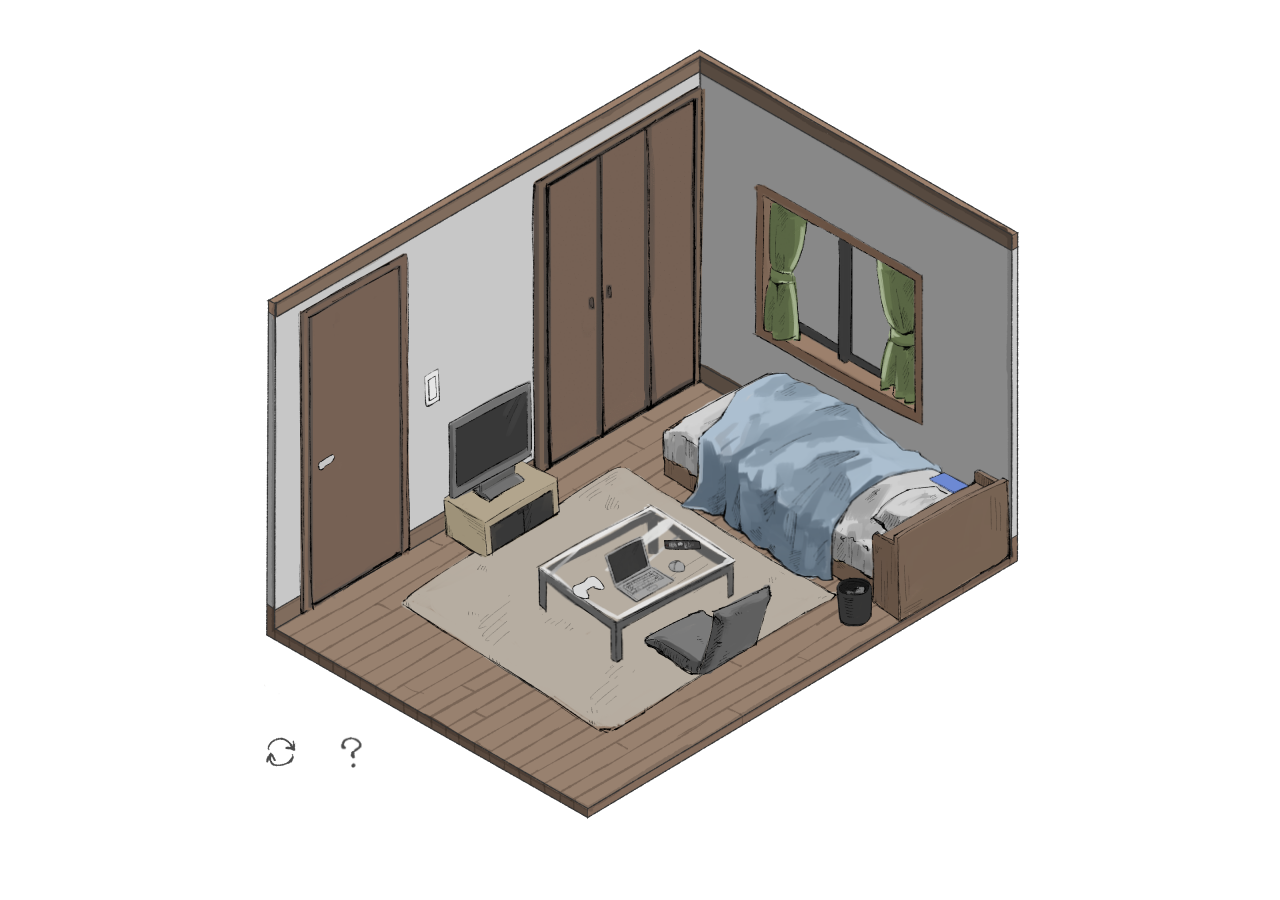
==== demo.html @ bb04e4aa "Add files via upload" ====
<!DOCTYPE html>
<html lang="ja">

<head>
    <meta charset="UTF-8">
    <meta name="viewport" content="target-densitydpi=device-dpi, width=device-width; initial-scale=1.0; maximum-scale=1.0; user-scalable=0;">
    <link rel="stylesheet" href="style.css">
    <script src="jquery-3.5.1.min.js"></script>
	  <script src="script/script_demo.js"></script>
    <script src="script/move.js"></script>
    <script src="script/click.js"></script>
    <script src="script/reload.js"></script>

    <script src="script/walk.js"></script>
    <script src="script/sleep.js"></script>
    <script src="script/pc.js"></script>
    <script src="script/read.js"></script>
    <script src="script/game.js"></script>
    <script src="script/sumaho.js"></script>

    <script src="script/haikei.js"></script>
    <script src="script/clock.js"></script>
    <script src="script/demo.js"></script>

    <script src="https://kit.fontawesome.com/02a63194c3.js" crossorigin="anonymous"></script>

    <title>Peep</title>
</head>

<body>

  <main>

   <div id="container">
     <div id="hoge"></div><!--背景のサイズの管理-->


     <div id="ie"></div>
     <div id="zimen"></div>
     <div id="grid"></div>
     <div id="rain"></div>

     <div id="image">


       <!--背景-->
       <img src="images/zoomin.png" id="zoomin" class="zoom" alt="zoomin">
       <img src="images/zoomout.png" id="zoomout" class="zoom" alt="zoomout">
       <img src="images/title.png" id="title" alt="Peep">
       <img src="images/sun.png" id="sun" class="sora">
       <img src="" id="moon" class="sora">
       <img src="images/reload.png" id="reload" class="hover" alt="reload"><!--リロードボタン。後で消したい-->
       <img src="images/help.png" id="help_btn" class="hover" alt="help">
       <img src="images/bg.png" id="house" class="dark">
       <div id="play"></div>

       <div id="clock">
         <div id="c_1"></div>
         <div id="c_2"></div>
         <img id="colon" src="images/tokei/colon.png">
         <div id="c_3"></div>
         <div id="c_4"></div>
       </div>

       <!--家具（奥）-->
       <img class="window" id="win" src="">
       <img class="window" id="win_rain" src="">
       <img class="window dark" src="images/window_f.png">
       <img class="window dark hover" id="curtain" src="images/curtain.png">

       <img src="images/closet.png" class="closet dark hover">
       <img src="images/swicth.png" id="switch" class="dark hover">
       <img src="images/bed.png" id="bed" class="dark">
       <img src="images/futon.png" id="futon" class="dark">
       <img src="images/book.png" id="book" class="dark">
       <img src="images/seat.png" id="seat" class="dark seat">

       <a href="girl/girl.html"><image src="images/door.png" id="door" class="dark hover"></a>

       <img src="images/t_off.png" class="tv dark hover">
       <div id="t_monitor"><img src="images/t_off.png" class="tv dark hover"></div>
       <img src="images/tv_f.png" class="tv dark hover">

       <img src="images/table.png" class="dark temae" id="table">
       <img src="images/game.png" id="game_rimokon" class="dark temae">
       <img src="images/rimokon.png" id="rimokon" class="dark temae hover">
       <div id="p_monitor"><img class="temae pc dark hover" id="pc" src="images/p_off.png"></div>
       <img class="temae pc dark hover" src="images/pc.png">
       <div id="mouse_d"><img class="temae dark" id="mouse" src="images/mouse.png"></div>

       <!--男の子-->
       <div id="chara"></div>

       <!--家具（手前）-->
       <img class="temae dark seat" id="back" src="images/back.png"><!--背もたれ-->

    </div>

    <div id="container2">
    <div id="help">
      <img src="images/help_bg.png" id="h_bg">
      <img src="images/title.png" id="h_title">
      <div>
      <p id="toha">とは…</p>
      <p>
        暇な時にぼーっと眺めるサイト。<br>
        少しでも誰かの癒しになれば幸いです。
      </p>
      <p>でも</p>
      <p>
        ただ眺めるだけじゃありません。<br>
        色々なところをクリック（タップ）してみてください。
      </p>
      <p>ちょっとだけ彼の生活にいたずらできるかもしれません。</p>
      </div>
      <img src="images/try.png" id="h_hover">

    </div>
  </div>
  </div>
</main>

</body>

</html>
---- style.css ----
@font-face {
  font-family: "HuiFont";
  src: url("font/HuiFont29.eot?") format('eot'),
       url("font/HuiFont29.woff") format('woff');
}

*{
  margin: 0;
  padding: 0;
  list-style: none;
  text-decoration: none;
  outline: none;
  pointer-events: none;
  cursor: url(images/cursor.png)6 6,auto;
  font-family: "HuiFont";
}

.hover{
  text-align: center;
  cursor: url(images/hover.png)13 13,auto;
}

body　div{
  pointer-events: auto;
}

#container{
  width: 100%;
  max-width: 1280px;
  min-width: 512px;
  margin: 0 auto;
  font-family: -apple-system, BlinkMacSystemFont, 'Helvetica Neue', 'Segoe UI', 'Hiragino Kaku Gothic ProN', 'Yu Gothic', sans-serif;
}

/*//////初期設定////*/
#image{
  position: relative;
  margin: 0 auto;
  width: 93vh;
  height: 93vh;
}

img{
  margin-top:2rem;
  position: absolute;
}

#hoge{
  position: absolute;
  top: 0px;
  left: 0px;
  width: 100vw;
  height: 100vh;
}

@media only screen and (max-width: 960px) {
  #image{
    height: 800px;
    width: 800px;
  }
}

@media only screen and (max-height: 900px) {
  #image{
    height: 800px;
    width: 800px;
  }

  body{
    padding-bottom: 4rem;
  }
}

/*///////背景//////*/
#house{
  width: 100%;
}

#ie{
  position: absolute;
  background-image: url(images/ie.png);
  width: 100%;
  height: 175.5px;
  background-size: 293.5px,175.5px;
  top:200px;
  transform: translate(0, 0);
  left: 0;
}

#zimen{
  position: absolute;
  top:375.5px;
  width: 100%;
  height: 100px;
  background-color: #fff;

  left: 0;
}

#title{
  margin-top: 0;
  width: 13.5%;
  top:9%;
  left: 14%;
}

.sora{
  width: 71px;
  left:84%;
  top : 6%;
}

.window{
  width: 21.5%;
  left:64%;
  top:19%;
}

#curtain{
  pointer-events: auto;
}

#reload{
  width: 8%;
  top:86%;
  left: 1%;
  pointer-events:auto;
}

#reload:hover{
  transition: all 0.3s;
  opacity: 0.5;
}

#help_btn{
  width: 8%;
  top:86%;
  left: 10%;
  pointer-events:auto;
}

#help_btn:hover{
  transition: all 0.3s;
  opacity: 0.5;
}

#play{
  position: absolute;
  top:102%;
  left:2%;
  color: #fafafa;
  pointer-events: auto;
}

#play a{
  opacity: 0.7;
  font-size: 13px;
  margin-left: 1rem;
  color: #fafafa;
  pointer-events: auto;
}

#play a i{
  margin-left: 0.2rem;
}

#play a:hover{
  opacity: 0.9;
}

#clock img{
  width: 19%;
  top:78%;
  left: 73%;
  opacity: 0.8;
}

#grid{
  position: absolute;
  background-image: url(images/grid.png);
  background-size: 55.5px,33px;
  left: 0px;
}

#rain{
  position: absolute;
  background-size: 100px;
  left: 0px;
}

.zoom{
  margin-top: 0;
  width: 30px;
  z-index: 100;
  position: fixed;
  top: 30px;
  pointer-events: auto;
}

#zoomin{
  right: 70px;
}

#zoomout{
  right: 30px;
}

@media only screen and (min-width: 960px) {

  #ie{
    height: 210.6px;
    background-size: 352.2px,210.6px;
    top:240px;
  }

  #zimen{
    top:450.6px;
  }
}

@media only screen and (max-width: 800px) {/*////スマホ用/////*/

  #title{
    position: fixed;
    top: 30px;
    left: 30px;
    width: 80px;
    z-index: 10;
  }

  #clock img{
    position: fixed;
    width: 80px;
    top:auto;
    bottom:20px;
    left: auto;
    right: 20px;
    z-index: 10;
    opacity: 1;
  }

  #reload{
    width: 45px;
    position: fixed;
    left: 20px;
    top: auto;
    bottom: 20px;
    z-index: 10;
  }

  #help_btn{
    width: 45px;
    position: fixed;
    left: 75px;
    top: auto;
    bottom: 20px;
    z-index: 10;
  }

}





/*//////手前の家具///////*/
.temae{
  z-index: 1;
}

#door{
  width: 12.7%;
  top: 29.3%;
  left: 8.5%;
  pointer-events: auto;
}

.closet{
  width: 24.8%;
  top: 8.2%;
  left: 38%;
  pointer-events: auto;
}

.seat{
  width: 16%;
  left : 50.5%;
  top : 69%;
}

.pc{
  width: 9%;
  top: 63%;
  left: 45.5%;
  pointer-events:auto;
}

#table{
  width: 25%;
  top: 59%;
  left: 37%;
}

#mouse{
  width: 2.3%;
  top : 66%;
  left:53.5%;
}

.tv{
  width: 10.5%;
  top:43.5%;
  left: 26%;
  pointer-events:auto;
}

iframe{
  position: absolute;
  transform: scaleY(1.3) skewY(-22.5deg);
  width: 9.5%;
  height: 7%;
  top: 47.3%;
  left: 26.5%;
  margin-top:2rem;
}

#switch{
  width: 2%;
  top:42%;
  left:23%;
  pointer-events:auto;
}

#futon{
  width: 33%;
  top:42.5%;
  left:55%;
}

#bed{
  width: 43.6%;
  top: 42.5%;
  left: 52.8%;
}

#book{
  width: 5.1%;
  top: 55%;
  left: 86%;
}

#game_rimokon{
  width: 4.1%;
  top: 68%;
  left: 41.5%;
}

#rimokon{
  width: 4.6%;
  top: 63.5%;
  left: 53%;
  pointer-events: auto;
}


/*//////キャラ//////*/
#character1 {
    width: 8%;
    opacity: 0;
}

#character {
    width: 8%;
    opacity: 1;
}

#p_chara{
  width: 14%;
  z-index: 1;
  pointer-events: none;
  top: 60%;
  left: 49%;
}

#pc_up{
  width: 14.9%;
  top: 52.5%;
  left: 48.1%;
  z-index: 1;
}

#pc_down{
  width: 18.2%;
  top: 45%;
  left: 48.7%;
  z-index: 1;

}

#read{
  width: 20.5%;
  left: 66%;
  top:46.5%;
}

#read_up{
  width: 24.7%;
  top: 40%;
  left: 66.5%;
}

#read_down{
  width: 25%;
  top: 39.7%;
  left: 66%;
}

#sleep{
  width: 31%;
  top: 44%;
  left:57%;
}

#sleep_up{
  width: 32.8%;
  top: 40%;
  left:55%;
}

#sleep_down{
  width: 32.8%;
  top: 40.1%;
  left:55.2%;
}

#g_chara{
  width: 15%;
  top: 63%;
  left: 48.5%;
  z-index: 1;
}

#game_up{
  width: 22%;
  top: 52%;
  left: 41.5%;
  z-index: 1;
}

#game_down{
  width: 24.2%;
  top: 45.7%;
  left: 41.5%;
  z-index: 1;
}

#sumaho{
  width: 12%;
  top:46.5%;
  left: 69%;
}

#sumaho_up{
  width: 13.1%;
  top:41%;
  left: 67.5%;
}

#sumaho_down{
  width: 18.1%;
  top:43.3%;
  left: 66.7%;
}

#syomei{
  width: 8.3%;
  top: 42%;
  left: 18%;
}


/*//////ヘルプ///////*/
#container2{
  position: absolute;
  width: 100%;
  max-width: 1280px;
  min-width: 512px;
  top: 0;
}

#help{
  position: relative;
  margin: 0 auto;
  width: 93vh;
  height: 93vh;

  display: none;
  z-index: 9;
}

@media only screen and (max-width: 960px) {
  #help{
    height: 800px;
    width: 800px;
  }
}

@media only screen and (max-height: 900px) {
  #help{
    height: 800px;
    width: 800px;
  }
}

#h_bg{
  width: 100%;
}

#help div{
  position: absolute;
  left: 50%;
  transform: translateX(-50%);
  top:25%;
}

#help p{
  text-align: center;
  z-index: 1;
  color: #fff;
  margin-bottom: 1.5rem;
  line-height: 1.5rem;
  white-space: nowrap;
}

#help #toha{
  padding-left: 120px;
  margin-bottom: 80px;
}

#h_title{
  width: 70px;
  left: 45%;
  top: 20%;
}

#h_hover{
  width: 200px;
  left: 50%;
  top: 68%;
  transform: translateX(-40%);
}
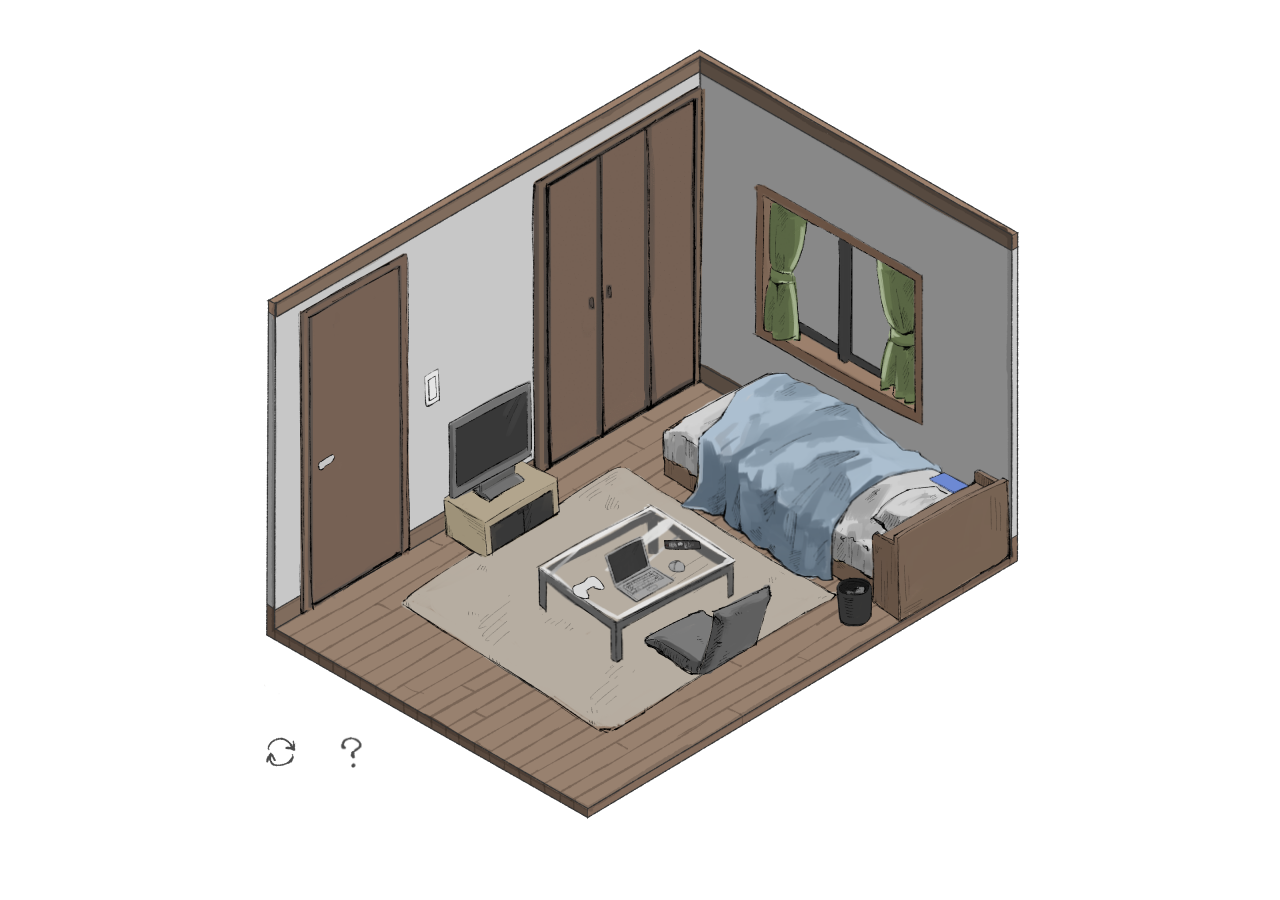
==== commit 92550125: "Update demo.html" ====
--- a/demo.html
+++ b/demo.html
@@ -11,7 +11,6 @@
     <script src="script/click.js"></script>
     <script src="script/reload.js"></script>
 
-    <script src="script/walk.js"></script>
     <script src="script/sleep.js"></script>
     <script src="script/pc.js"></script>
     <script src="script/read.js"></script>
@@ -94,29 +93,32 @@
        <!--家具（手前）-->
        <img class="temae dark seat" id="back" src="images/back.png"><!--背もたれ-->
 
+
+       <div id="container2">
+         <div id="help">
+           <img src="images/help_bg.png" id="h_bg">
+           <img src="images/title.png" id="h_title">
+           <div>
+             <p id="toha">とは…</p>
+             <p>
+               暇な時にぼーっと眺めるサイト。<br>
+               少しでも誰かの癒しになれば幸いです。
+             </p>
+             <p>でも</p>
+             <p>
+               ただ眺めるだけじゃありません。<br>
+               色々なところをクリック（タップ）してみてください。
+             </p>
+             <p>ちょっとだけ彼の生活にいたずらできるかもしれません。</p>
+           </div>
+           <img src="images/try.png" id="h_hover">
+
+         </div>
+       </div>
+
     </div>
 
-    <div id="container2">
-    <div id="help">
-      <img src="images/help_bg.png" id="h_bg">
-      <img src="images/title.png" id="h_title">
-      <div>
-      <p id="toha">とは…</p>
-      <p>
-        暇な時にぼーっと眺めるサイト。<br>
-        少しでも誰かの癒しになれば幸いです。
-      </p>
-      <p>でも</p>
-      <p>
-        ただ眺めるだけじゃありません。<br>
-        色々なところをクリック（タップ）してみてください。
-      </p>
-      <p>ちょっとだけ彼の生活にいたずらできるかもしれません。</p>
-      </div>
-      <img src="images/try.png" id="h_hover">
 
-    </div>
-  </div>
   </div>
 </main>
 
--- a/style.css
+++ b/style.css
@@ -25,9 +25,8 @@
 }
 
 #container{
-  width: 100%;
-  max-width: 1280px;
-  min-width: 512px;
+  width: 93vh;
+  height: 93vh;
   margin: 0 auto;
   font-family: -apple-system, BlinkMacSystemFont, 'Helvetica Neue', 'Segoe UI', 'Hiragino Kaku Gothic ProN', 'Yu Gothic', sans-serif;
 }
@@ -36,8 +35,8 @@
 #image{
   position: relative;
   margin: 0 auto;
-  width: 93vh;
-  height: 93vh;
+  width: 100%;
+  height: 100%;
 }
 
 img{
@@ -54,14 +53,14 @@
 }
 
 @media only screen and (max-width: 960px) {
-  #image{
+  #container{
     height: 800px;
     width: 800px;
   }
 }
 
 @media only screen and (max-height: 900px) {
-  #image{
+  #container{
     height: 800px;
     width: 800px;
   }
@@ -80,6 +79,7 @@
   position: absolute;
   background-image: url(images/ie.png);
   width: 100%;
+  min-width: 800px;
   height: 175.5px;
   background-size: 293.5px,175.5px;
   top:200px;
@@ -91,11 +91,23 @@
   position: absolute;
   top:375.5px;
   width: 100%;
-  height: 100px;
+  height: 100%;
+  min-width: 800px;
+  max-height: calc(100% - 375.5px);
+  /*min-height: calc(100% - 375.5px);*/
   background-color: #fff;
 
   left: 0;
 }
+
+@media only screen and (max-height: 900px) {
+
+  #zimen{
+    min-height: 488.5px;
+
+  }
+}
+
 
 #title{
   margin-top: 0;
@@ -176,6 +188,11 @@
 }
 
 #grid{
+  opacity: 0;
+  width: 100%;
+  height: 100%;
+  min-width: 800px;
+  min-height: 864px;
   position: absolute;
   background-image: url(images/grid.png);
   background-size: 55.5px,33px;
@@ -183,7 +200,12 @@
 }
 
 #rain{
-  position: absolute;
+  width: 100%;
+  height: 100%;
+  min-width: 800px;
+  min-height: 864px;
+  position: absolute;
+
   background-size: 100px;
   left: 0px;
 }
@@ -205,18 +227,7 @@
   right: 30px;
 }
 
-@media only screen and (min-width: 960px) {
-
-  #ie{
-    height: 210.6px;
-    background-size: 352.2px,210.6px;
-    top:240px;
-  }
-
-  #zimen{
-    top:450.6px;
-  }
-}
+
 
 @media only screen and (max-width: 800px) {/*////スマホ用/////*/
 
@@ -481,35 +492,17 @@
 
 /*//////ヘルプ///////*/
 #container2{
-  position: absolute;
-  width: 100%;
-  max-width: 1280px;
-  min-width: 512px;
-  top: 0;
+  width: 100%;
 }
 
 #help{
-  position: relative;
+  position: absolute;
   margin: 0 auto;
-  width: 93vh;
-  height: 93vh;
+  width: 100%;
+  height: 100%;
 
   display: none;
   z-index: 9;
-}
-
-@media only screen and (max-width: 960px) {
-  #help{
-    height: 800px;
-    width: 800px;
-  }
-}
-
-@media only screen and (max-height: 900px) {
-  #help{
-    height: 800px;
-    width: 800px;
-  }
 }
 
 #h_bg{
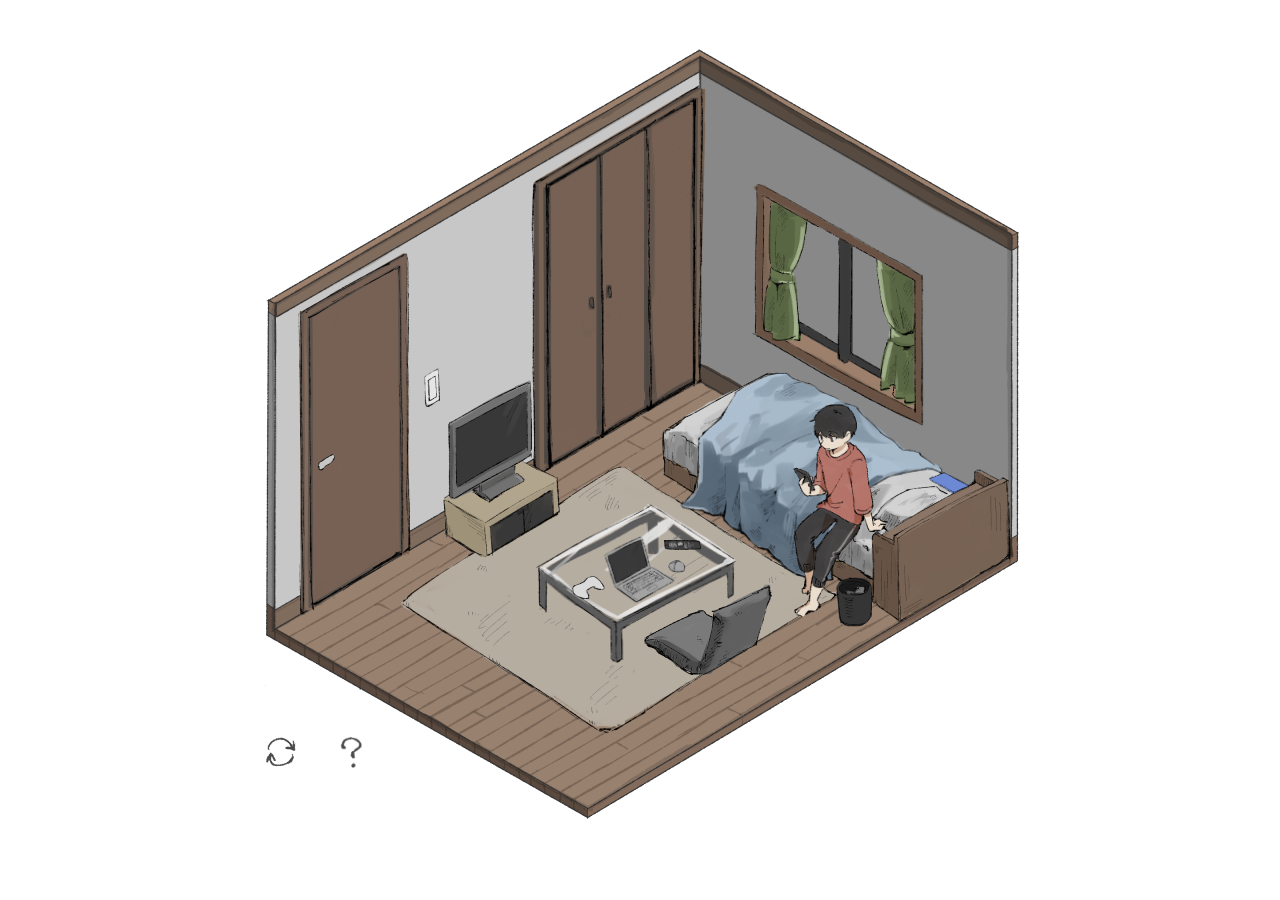
==== commit f6fed292: "Update demo.html" ====
--- a/demo.html
+++ b/demo.html
@@ -6,7 +6,7 @@
     <meta name="viewport" content="target-densitydpi=device-dpi, width=device-width; initial-scale=1.0; maximum-scale=1.0; user-scalable=0;">
     <link rel="stylesheet" href="style.css">
     <script src="jquery-3.5.1.min.js"></script>
-	  <script src="script/script_demo.js"></script>
+	  <script src="script/script.js"></script>
     <script src="script/move.js"></script>
     <script src="script/click.js"></script>
     <script src="script/reload.js"></script>
@@ -43,8 +43,8 @@
 
 
        <!--背景-->
-       <img src="images/zoomin.png" id="zoomin" class="zoom" alt="zoomin">
-       <img src="images/zoomout.png" id="zoomout" class="zoom" alt="zoomout">
+       <img src="images/zoomin.png" id="zoomin" class="zoom hover" alt="zoomin">
+       <img src="images/zoomout.png" id="zoomout" class="zoom hover" alt="zoomout">
        <img src="images/title.png" id="title" alt="Peep">
        <img src="images/sun.png" id="sun" class="sora">
        <img src="" id="moon" class="sora">
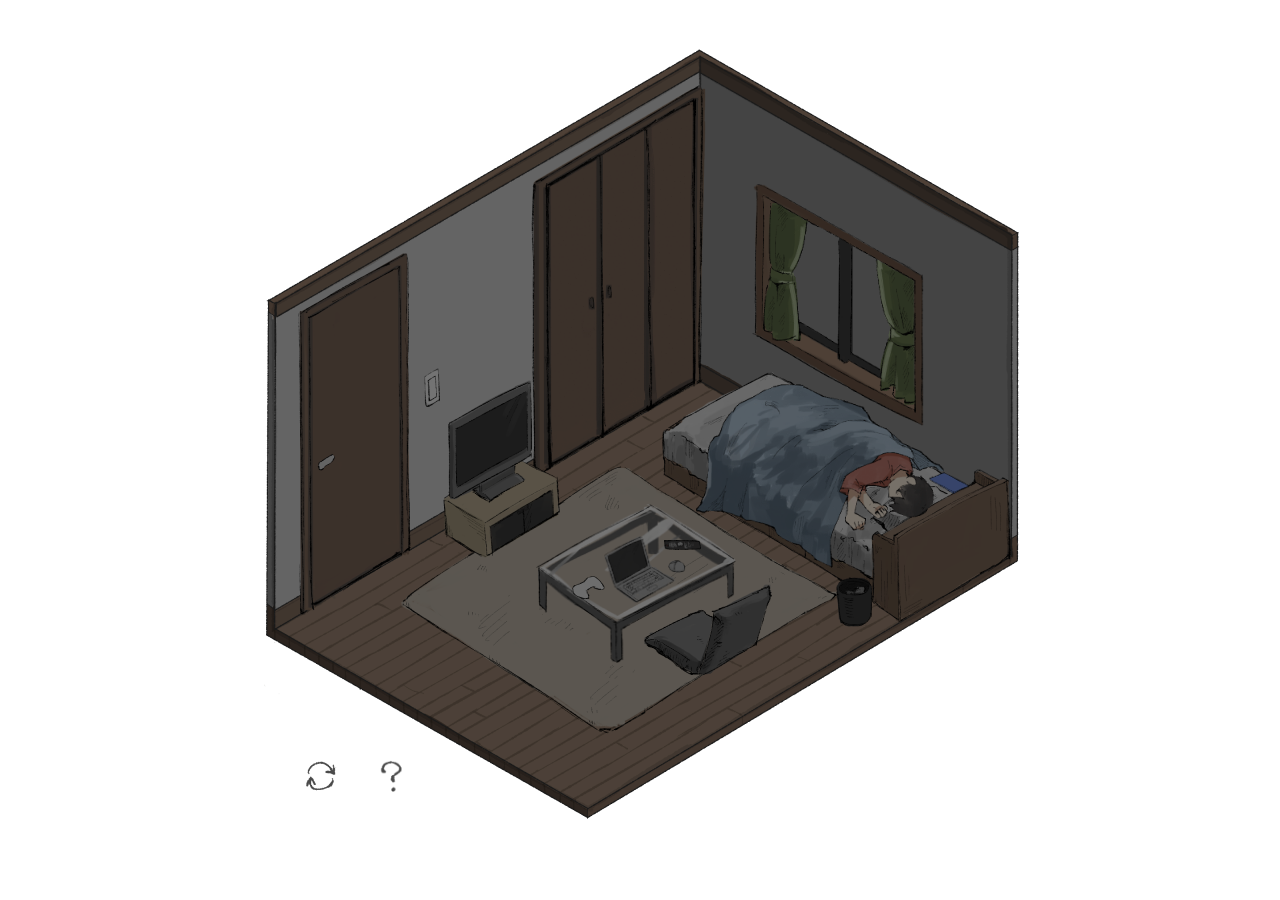
==== commit 74c202e4: "Update demo.html" ====
--- a/demo.html
+++ b/demo.html
@@ -4,12 +4,14 @@
 <head>
     <meta charset="UTF-8">
     <meta name="viewport" content="target-densitydpi=device-dpi, width=device-width; initial-scale=1.0; maximum-scale=1.0; user-scalable=0;">
+    <meta http-equiv="Refresh" content="1200;URL=girl/girl_demo.html">
     <link rel="stylesheet" href="style.css">
     <script src="jquery-3.5.1.min.js"></script>
 	  <script src="script/script.js"></script>
     <script src="script/move.js"></script>
     <script src="script/click.js"></script>
     <script src="script/reload.js"></script>
+    <script src="script/demo.js"></script>
 
     <script src="script/sleep.js"></script>
     <script src="script/pc.js"></script>
@@ -19,7 +21,6 @@
 
     <script src="script/haikei.js"></script>
     <script src="script/clock.js"></script>
-    <script src="script/demo.js"></script>
 
     <script src="https://kit.fontawesome.com/02a63194c3.js" crossorigin="anonymous"></script>
 
@@ -51,7 +52,7 @@
        <img src="images/reload.png" id="reload" class="hover" alt="reload"><!--リロードボタン。後で消したい-->
        <img src="images/help.png" id="help_btn" class="hover" alt="help">
        <img src="images/bg.png" id="house" class="dark">
-       <div id="play"></div>
+       <!--<div id="play"></div>-->
 
        <div id="clock">
          <div id="c_1"></div>
@@ -74,7 +75,7 @@
        <img src="images/book.png" id="book" class="dark">
        <img src="images/seat.png" id="seat" class="dark seat">
 
-       <a href="girl/girl.html"><image src="images/door.png" id="door" class="dark hover"></a>
+       <a href="girl/girl_demo.html"><image src="images/door.png" id="door" class="dark hover"></a>
 
        <img src="images/t_off.png" class="tv dark hover">
        <div id="t_monitor"><img src="images/t_off.png" class="tv dark hover"></div>
@@ -110,8 +111,14 @@
                色々なところをクリック（タップ）してみてください。
              </p>
              <p>ちょっとだけ彼の生活にいたずらできるかもしれません。</p>
+             <br>
+             <span id="where">現在の福岡</span>の天気：<span id="weaher">晴れ</span>
+             <br><br>
+             現在のチャンネル：<span id="play"></span>
            </div>
            <img src="images/try.png" id="h_hover">
+
+
 
          </div>
        </div>
--- a/style.css
+++ b/style.css
@@ -13,6 +13,7 @@
   pointer-events: none;
   cursor: url(images/cursor.png)6 6,auto;
   font-family: "HuiFont";
+  color: #fafafa;
 }
 
 .hover{
@@ -112,8 +113,8 @@
 #title{
   margin-top: 0;
   width: 13.5%;
-  top:9%;
-  left: 14%;
+  top:7%;
+  left: 10%;
 }
 
 .sora{
@@ -134,8 +135,8 @@
 
 #reload{
   width: 8%;
-  top:86%;
-  left: 1%;
+  top:89%;
+  left: 6%;
   pointer-events:auto;
 }
 
@@ -146,8 +147,8 @@
 
 #help_btn{
   width: 8%;
-  top:86%;
-  left: 10%;
+  top:89%;
+  left: 15%;
   pointer-events:auto;
 }
 
@@ -162,6 +163,7 @@
   left:2%;
   color: #fafafa;
   pointer-events: auto;
+  font-size: 10px;
 }
 
 #play a{
@@ -181,9 +183,9 @@
 }
 
 #clock img{
-  width: 19%;
-  top:78%;
-  left: 73%;
+  width: 18%;
+  top:82%;
+  left: 78%;
   opacity: 0.8;
 }
 
@@ -225,6 +227,22 @@
 
 #zoomout{
   right: 30px;
+}
+
+.demo_icon{
+  width: 45px;
+  top:-10px;
+  position: fixed;
+  pointer-events: auto;
+  z-index: 10;
+}
+
+#demo_weather{
+  right: 115px;
+}
+
+#demo_time{
+  right: 160px;
 }
 
 
@@ -375,10 +393,10 @@
 
 
 /*//////キャラ//////*/
-#character1 {
+/*#character1 {
     width: 8%;
     opacity: 0;
-}
+}*/
 
 #character {
     width: 8%;
@@ -527,18 +545,18 @@
 
 #help #toha{
   padding-left: 120px;
-  margin-bottom: 80px;
+  margin-bottom: 50px;
 }
 
 #h_title{
   width: 70px;
   left: 45%;
-  top: 20%;
+  top: 18%;
 }
 
 #h_hover{
   width: 200px;
-  left: 50%;
-  top: 68%;
+  left: 45%;
+  top: 75%;
   transform: translateX(-40%);
 }
